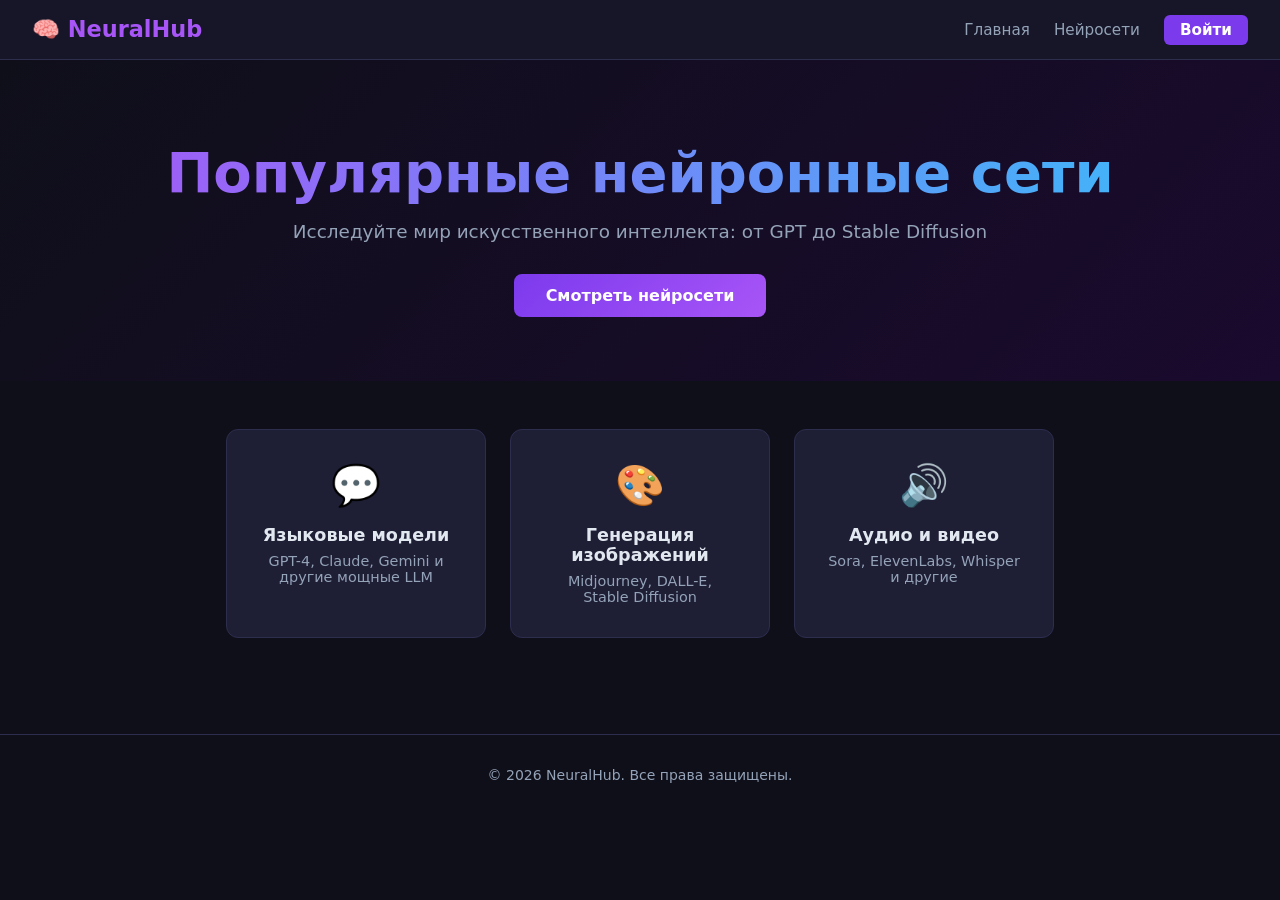
==== index.html @ 9172040a "feat: add neural networks site with auth system" ====
<!DOCTYPE html>
<html lang="ru">
<head>
  <meta charset="UTF-8">
  <meta name="viewport" content="width=device-width, initial-scale=1.0">
  <title>Нейросети — Главная</title>
  <link rel="stylesheet" href="css/style.css">
</head>
<body>
  <nav class="navbar">
    <div class="nav-logo">🧠 NeuralHub</div>
    <div class="nav-links">
      <a href="index.html">Главная</a>
      <a href="networks.html">Нейросети</a>
      <span id="nav-user-area"></span>
    </div>
  </nav>

  <header class="hero">
    <h1>Популярные нейронные сети</h1>
    <p>Исследуйте мир искусственного интеллекта: от GPT до Stable Diffusion</p>
    <a href="networks.html" class="btn-primary">Смотреть нейросети</a>
  </header>

  <section class="features">
    <div class="feature-card">
      <span class="icon">💬</span>
      <h3>Языковые модели</h3>
      <p>GPT-4, Claude, Gemini и другие мощные LLM</p>
    </div>
    <div class="feature-card">
      <span class="icon">🎨</span>
      <h3>Генерация изображений</h3>
      <p>Midjourney, DALL-E, Stable Diffusion</p>
    </div>
    <div class="feature-card">
      <span class="icon">🔊</span>
      <h3>Аудио и видео</h3>
      <p>Sora, ElevenLabs, Whisper и другие</p>
    </div>
  </section>

  <footer>
    <p>© 2026 NeuralHub. Все права защищены.</p>
  </footer>

  <script src="js/auth.js"></script>
  <script src="js/main.js"></script>
</body>
</html>
---- css/style.css ----
* {
  margin: 0;
  padding: 0;
  box-sizing: border-box;
}

:root {
  --bg: #0f0f1a;
  --bg2: #161628;
  --card: #1e1e35;
  --accent: #7c3aed;
  --accent2: #a855f7;
  --text: #e2e8f0;
  --muted: #94a3b8;
  --border: #2d2d4e;
  --success: #22c55e;
  --danger: #ef4444;
}

body {
  background: var(--bg);
  color: var(--text);
  font-family: 'Segoe UI', system-ui, sans-serif;
  min-height: 100vh;
}

/* NAVBAR */
.navbar {
  display: flex;
  align-items: center;
  justify-content: space-between;
  padding: 1rem 2rem;
  background: var(--bg2);
  border-bottom: 1px solid var(--border);
  position: sticky;
  top: 0;
  z-index: 100;
}
.nav-logo {
  font-size: 1.4rem;
  font-weight: 700;
  color: var(--accent2);
}
.nav-links {
  display: flex;
  align-items: center;
  gap: 1.5rem;
}
.nav-links a {
  color: var(--muted);
  text-decoration: none;
  font-size: 0.95rem;
  transition: color 0.2s;
}
.nav-links a:hover {
  color: var(--text);
}
.nav-btn {
  background: var(--accent);
  color: #fff !important;
  padding: 0.4rem 1rem;
  border-radius: 6px;
  font-weight: 600;
  text-decoration: none !important;
  transition: background 0.2s !important;
}
.nav-btn:hover {
  background: var(--accent2) !important;
}
.nav-user {
  display: flex;
  align-items: center;
  gap: 0.75rem;
}
.nav-user-name {
  color: var(--accent2);
  font-weight: 600;
}
.nav-logout {
  cursor: pointer;
  color: var(--muted);
  font-size: 0.85rem;
  background: none;
  border: 1px solid var(--border);
  padding: 0.3rem 0.7rem;
  border-radius: 5px;
  transition: all 0.2s;
}
.nav-logout:hover {
  color: var(--danger);
  border-color: var(--danger);
}

/* HERO */
.hero {
  text-align: center;
  padding: 5rem 2rem 4rem;
  background: linear-gradient(135deg, #0f0f1a 0%, #1a0a2e 100%);
}
.hero h1 {
  font-size: clamp(2rem, 5vw, 3.5rem);
  font-weight: 800;
  background: linear-gradient(90deg, var(--accent2), #38bdf8);
  -webkit-background-clip: text;
  -webkit-text-fill-color: transparent;
  margin-bottom: 1rem;
}
.hero p {
  color: var(--muted);
  font-size: 1.15rem;
  margin-bottom: 2rem;
}

/* BUTTONS */
.btn-primary {
  display: inline-block;
  background: linear-gradient(135deg, var(--accent), var(--accent2));
  color: #fff;
  padding: 0.75rem 2rem;
  border-radius: 8px;
  text-decoration: none;
  font-weight: 700;
  font-size: 1rem;
  border: none;
  cursor: pointer;
  transition: opacity 0.2s, transform 0.2s;
}
.btn-primary:hover {
  opacity: 0.9;
  transform: translateY(-1px);
}
.btn-primary.full-width {
  width: 100%;
  text-align: center;
  margin-top: 0.5rem;
}

/* FEATURES */
.features {
  display: flex;
  gap: 1.5rem;
  justify-content: center;
  flex-wrap: wrap;
  padding: 3rem 2rem;
}
.feature-card {
  background: var(--card);
  border: 1px solid var(--border);
  border-radius: 12px;
  padding: 2rem;
  text-align: center;
  width: 260px;
  transition: transform 0.2s, border-color 0.2s;
}
.feature-card:hover {
  transform: translateY(-4px);
  border-color: var(--accent);
}
.feature-card .icon {
  font-size: 2.5rem;
  display: block;
  margin-bottom: 1rem;
}
.feature-card h3 {
  margin-bottom: 0.5rem;
  font-size: 1.1rem;
}
.feature-card p {
  color: var(--muted);
  font-size: 0.9rem;
}

/* PAGE */
.page-container {
  max-width: 1200px;
  margin: 0 auto;
  padding: 2rem;
}
.page-title {
  font-size: 2rem;
  margin-bottom: 1.5rem;
  font-weight: 700;
}

/* FILTER */
.filter-bar {
  display: flex;
  gap: 0.5rem;
  flex-wrap: wrap;
  margin-bottom: 2rem;
}
.filter-btn {
  background: var(--card);
  border: 1px solid var(--border);
  color: var(--muted);
  padding: 0.4rem 1rem;
  border-radius: 20px;
  cursor: pointer;
  font-size: 0.9rem;
  transition: all 0.2s;
}
.filter-btn:hover, .filter-btn.active {
  background: var(--accent);
  border-color: var(--accent);
  color: #fff;
}

/* NETWORKS GRID */
.networks-grid {
  display: grid;
  grid-template-columns: repeat(auto-fill, minmax(300px, 1fr));
  gap: 1.5rem;
}
.network-card {
  background: var(--card);
  border: 1px solid var(--border);
  border-radius: 12px;
  padding: 1.5rem;
  transition: transform 0.2s, border-color 0.2s;
  display: flex;
  flex-direction: column;
  gap: 0.75rem;
}
.network-card:hover {
  transform: translateY(-3px);
  border-color: var(--accent);
}
.network-card-header {
  display: flex;
  align-items: center;
  gap: 0.75rem;
}
.network-icon {
  font-size: 2rem;
}
.network-name {
  font-size: 1.15rem;
  font-weight: 700;
}
.network-company {
  color: var(--muted);
  font-size: 0.8rem;
}
.network-badge {
  display: inline-block;
  padding: 0.2rem 0.6rem;
  border-radius: 20px;
  font-size: 0.75rem;
  font-weight: 600;
  align-self: flex-start;
}
.badge-llm { background: #1e3a5f; color: #60a5fa; }
.badge-image { background: #2d1b4e; color: #c084fc; }
.badge-audio { background: #1a3a2a; color: #4ade80; }
.badge-video { background: #3b1f1f; color: #f87171; }
.badge-code { background: #1e2a1e; color: #86efac; }
.network-desc {
  color: var(--muted);
  font-size: 0.9rem;
  line-height: 1.5;
}
.network-link {
  color: var(--accent2);
  text-decoration: none;
  font-size: 0.875rem;
  font-weight: 600;
  margin-top: auto;
}
.network-link:hover {
  text-decoration: underline;
}

/* AUTH */
.auth-page {
  display: flex;
  align-items: center;
  justify-content: center;
  min-height: 100vh;
  padding: 1rem;
}
.auth-container {
  background: var(--card);
  border: 1px solid var(--border);
  border-radius: 16px;
  padding: 2.5rem;
  width: 100%;
  max-width: 420px;
}
.auth-logo {
  font-size: 1.5rem;
  font-weight: 700;
  color: var(--accent2);
  text-align: center;
  margin-bottom: 1rem;
}
.auth-container h2 {
  text-align: center;
  margin-bottom: 1.5rem;
  font-size: 1.4rem;
}
.form-group {
  display: flex;
  flex-direction: column;
  gap: 0.4rem;
  margin-bottom: 1rem;
}
.form-group label {
  font-size: 0.875rem;
  color: var(--muted);
  font-weight: 600;
}
.form-group input {
  background: var(--bg2);
  border: 1px solid var(--border);
  color: var(--text);
  padding: 0.65rem 0.9rem;
  border-radius: 8px;
  font-size: 0.95rem;
  outline: none;
  transition: border-color 0.2s;
}
.form-group input:focus {
  border-color: var(--accent);
}
.auth-error {
  background: rgba(239, 68, 68, 0.1);
  border: 1px solid var(--danger);
  color: var(--danger);
  padding: 0.6rem 0.9rem;
  border-radius: 8px;
  margin-bottom: 1rem;
  font-size: 0.875rem;
}
.auth-switch {
  text-align: center;
  margin-top: 1rem;
  color: var(--muted);
  font-size: 0.875rem;
}
.auth-switch a {
  color: var(--accent2);
  text-decoration: none;
}
.auth-switch a:hover {
  text-decoration: underline;
}

/* FOOTER */
footer {
  text-align: center;
  padding: 2rem;
  color: var(--muted);
  font-size: 0.875rem;
  border-top: 1px solid var(--border);
  margin-top: 3rem;
}

@media (max-width: 600px) {
  .navbar { padding: 0.75rem 1rem; }
  .hero { padding: 3rem 1rem; }
  .page-container { padding: 1rem; }
}
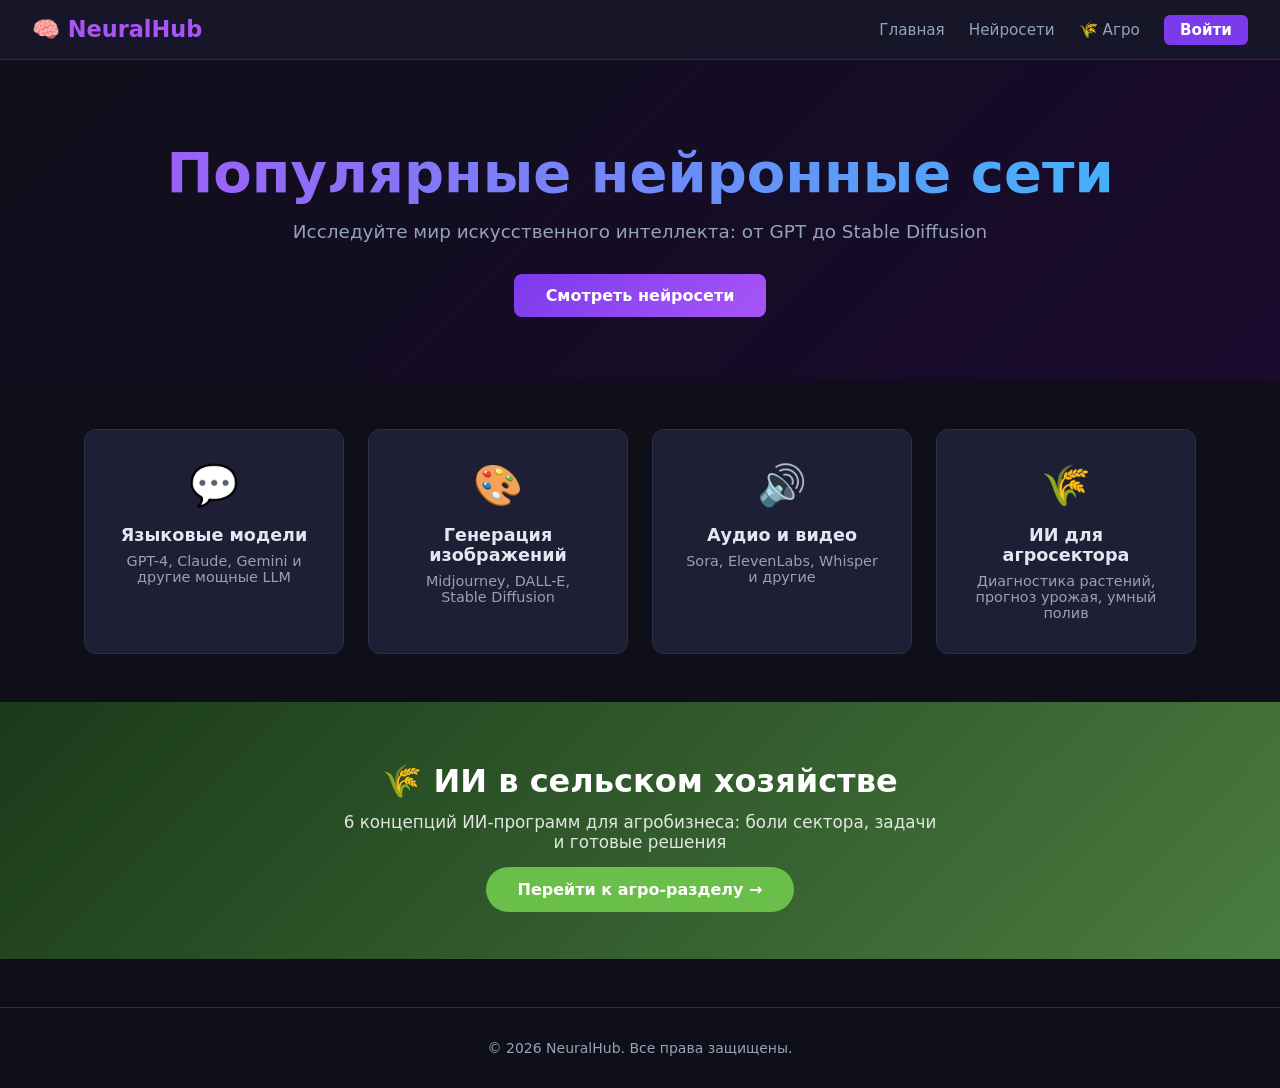
==== commit 46b6e37d: "feat: добавлена страница агро-сектора с концепциями программ, болями и задачами" ====
--- a/index.html
+++ b/index.html
@@ -12,6 +12,7 @@
     <div class="nav-links">
       <a href="index.html">Главная</a>
       <a href="networks.html">Нейросети</a>
+      <a href="agro.html">🌾 Агро</a>
       <span id="nav-user-area"></span>
     </div>
   </nav>
@@ -38,6 +39,18 @@
       <h3>Аудио и видео</h3>
       <p>Sora, ElevenLabs, Whisper и другие</p>
     </div>
+    <div class="feature-card">
+      <span class="icon">🌾</span>
+      <h3>ИИ для агросектора</h3>
+      <p>Диагностика растений, прогноз урожая, умный полив</p>
+    </div>
+  </section>
+
+  <!-- AGRO PROMO BLOCK -->
+  <section style="background:linear-gradient(135deg,#1a3a1a,#4a7c3f);padding:60px 20px;text-align:center;color:#fff;">
+    <h2 style="font-size:2rem;margin-bottom:12px;">🌾 ИИ в сельском хозяйстве</h2>
+    <p style="opacity:0.85;max-width:600px;margin:0 auto 28px;font-size:1.05rem;">6 концепций ИИ-программ для агробизнеса: боли сектора, задачи и готовые решения</p>
+    <a href="agro.html" style="background:#6abf4b;color:#fff;padding:13px 32px;border-radius:30px;font-weight:600;text-decoration:none;font-size:1rem;">Перейти к агро-разделу →</a>
   </section>
 
   <footer>
